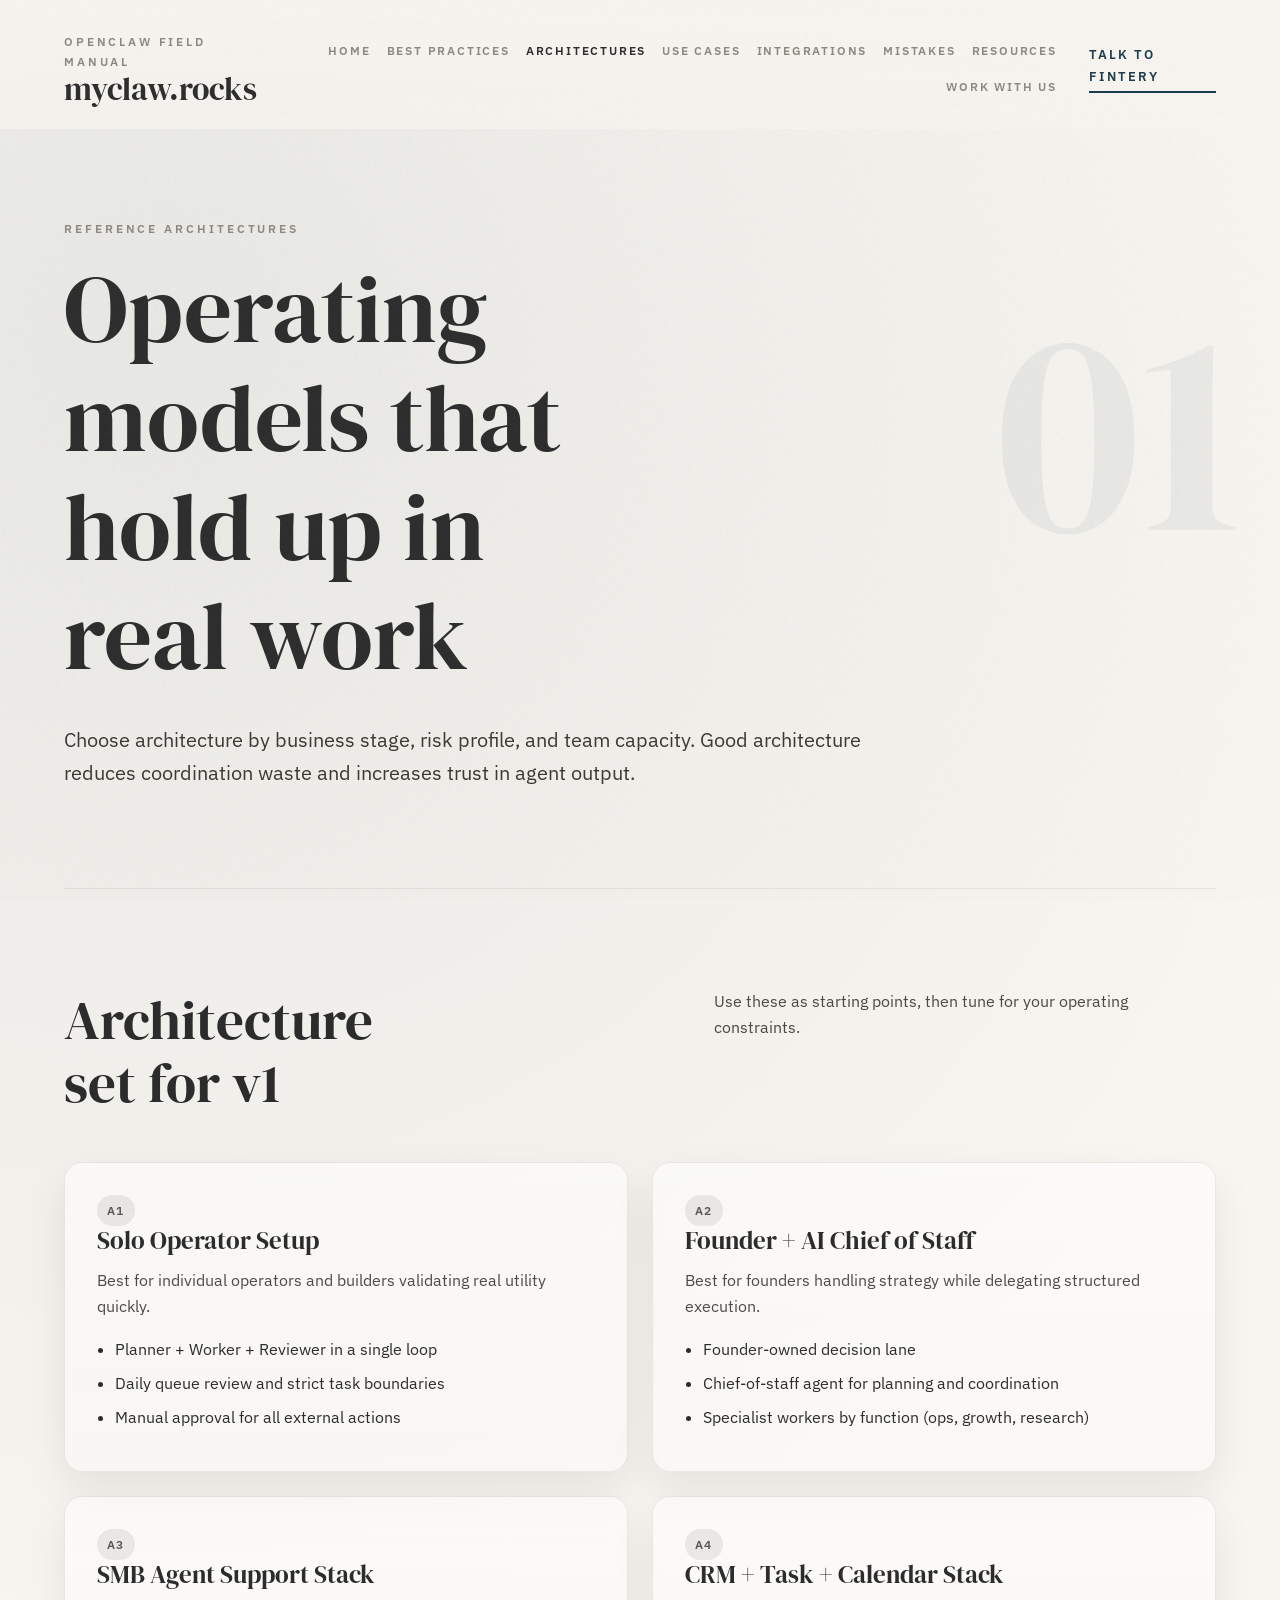
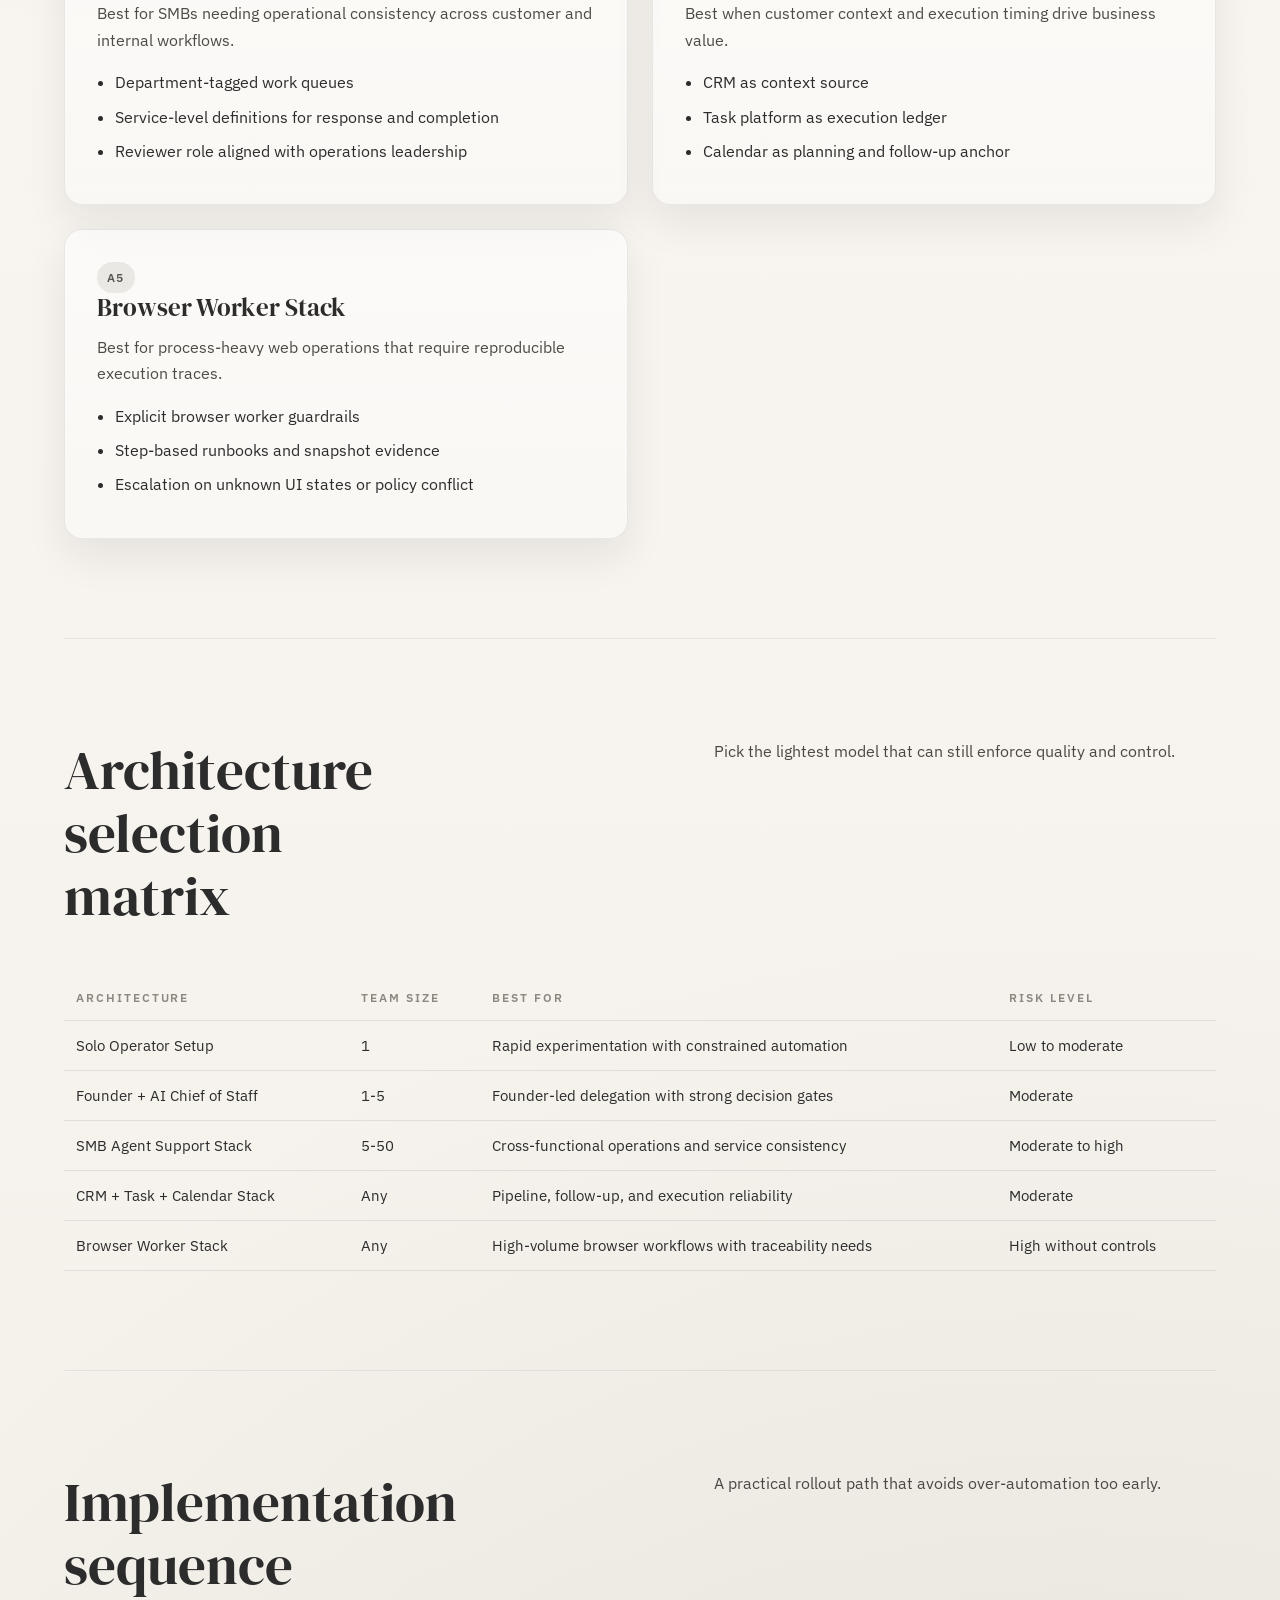
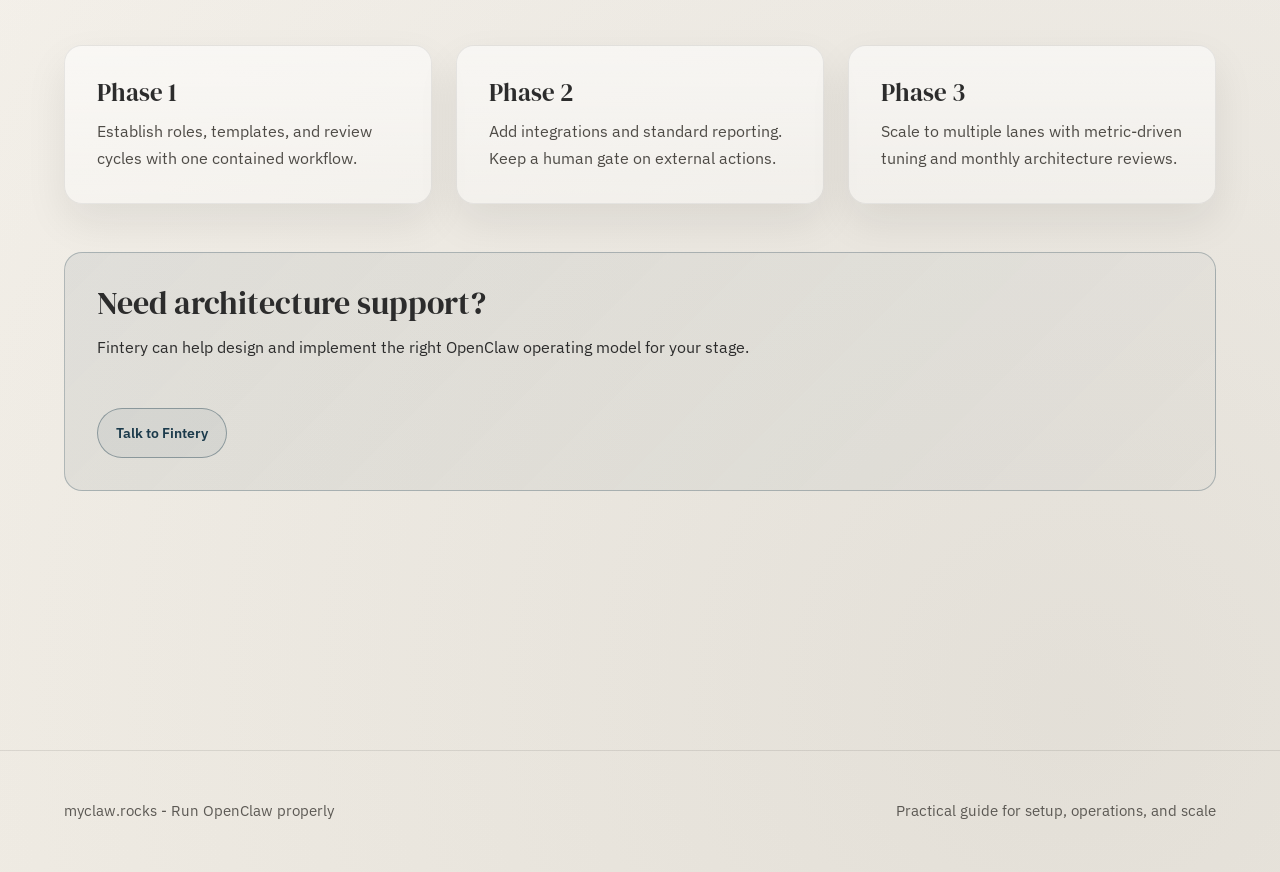
==== architectures.html @ b0730e92 "Build v1 myclaw.rocks field manual site" ====
<!doctype html>
<html lang="en">
  <head>
    <meta charset="UTF-8" />
    <meta name="viewport" content="width=device-width, initial-scale=1.0" />
    <title>Architectures | myclaw.rocks</title>
    <meta
      name="description"
      content="Reference operating architectures for OpenClaw from solo operators to SMB support stacks."
    />
    <link rel="stylesheet" href="assets/css/styles.css" />
  </head>
  <body>
    <div data-site-header></div>

    <main class="site-shell">
      <section class="hero reveal">
        <p class="kicker">Reference Architectures</p>
        <h1>Operating models that hold up in real work</h1>
        <p class="lede">
          Choose architecture by business stage, risk profile, and team capacity. Good architecture reduces coordination
          waste and increases trust in agent output.
        </p>
      </section>

      <section class="reveal">
        <div class="section-head">
          <h2 class="section-title">Architecture set for v1</h2>
          <p class="section-summary">Use these as starting points, then tune for your operating constraints.</p>
        </div>
        <div class="grid-2">
          <article class="stack-card">
            <span class="badge">A1</span>
            <h3>Solo Operator Setup</h3>
            <p>Best for individual operators and builders validating real utility quickly.</p>
            <ul class="bullet-list">
              <li>Planner + Worker + Reviewer in a single loop</li>
              <li>Daily queue review and strict task boundaries</li>
              <li>Manual approval for all external actions</li>
            </ul>
          </article>
          <article class="stack-card">
            <span class="badge">A2</span>
            <h3>Founder + AI Chief of Staff</h3>
            <p>Best for founders handling strategy while delegating structured execution.</p>
            <ul class="bullet-list">
              <li>Founder-owned decision lane</li>
              <li>Chief-of-staff agent for planning and coordination</li>
              <li>Specialist workers by function (ops, growth, research)</li>
            </ul>
          </article>
          <article class="stack-card">
            <span class="badge">A3</span>
            <h3>SMB Agent Support Stack</h3>
            <p>Best for SMBs needing operational consistency across customer and internal workflows.</p>
            <ul class="bullet-list">
              <li>Department-tagged work queues</li>
              <li>Service-level definitions for response and completion</li>
              <li>Reviewer role aligned with operations leadership</li>
            </ul>
          </article>
          <article class="stack-card">
            <span class="badge">A4</span>
            <h3>CRM + Task + Calendar Stack</h3>
            <p>Best when customer context and execution timing drive business value.</p>
            <ul class="bullet-list">
              <li>CRM as context source</li>
              <li>Task platform as execution ledger</li>
              <li>Calendar as planning and follow-up anchor</li>
            </ul>
          </article>
          <article class="stack-card">
            <span class="badge">A5</span>
            <h3>Browser Worker Stack</h3>
            <p>Best for process-heavy web operations that require reproducible execution traces.</p>
            <ul class="bullet-list">
              <li>Explicit browser worker guardrails</li>
              <li>Step-based runbooks and snapshot evidence</li>
              <li>Escalation on unknown UI states or policy conflict</li>
            </ul>
          </article>
        </div>
      </section>

      <section class="reveal">
        <div class="section-head">
          <h2 class="section-title">Architecture selection matrix</h2>
          <p class="section-summary">Pick the lightest model that can still enforce quality and control.</p>
        </div>
        <table class="matrix">
          <thead>
            <tr>
              <th>Architecture</th>
              <th>Team size</th>
              <th>Best for</th>
              <th>Risk level</th>
            </tr>
          </thead>
          <tbody>
            <tr>
              <td>Solo Operator Setup</td>
              <td>1</td>
              <td>Rapid experimentation with constrained automation</td>
              <td>Low to moderate</td>
            </tr>
            <tr>
              <td>Founder + AI Chief of Staff</td>
              <td>1-5</td>
              <td>Founder-led delegation with strong decision gates</td>
              <td>Moderate</td>
            </tr>
            <tr>
              <td>SMB Agent Support Stack</td>
              <td>5-50</td>
              <td>Cross-functional operations and service consistency</td>
              <td>Moderate to high</td>
            </tr>
            <tr>
              <td>CRM + Task + Calendar Stack</td>
              <td>Any</td>
              <td>Pipeline, follow-up, and execution reliability</td>
              <td>Moderate</td>
            </tr>
            <tr>
              <td>Browser Worker Stack</td>
              <td>Any</td>
              <td>High-volume browser workflows with traceability needs</td>
              <td>High without controls</td>
            </tr>
          </tbody>
        </table>
      </section>

      <section class="reveal">
        <div class="section-head">
          <h2 class="section-title">Implementation sequence</h2>
          <p class="section-summary">A practical rollout path that avoids over-automation too early.</p>
        </div>
        <div class="grid-3">
          <article class="card">
            <h3>Phase 1</h3>
            <p>Establish roles, templates, and review cycles with one contained workflow.</p>
          </article>
          <article class="card">
            <h3>Phase 2</h3>
            <p>Add integrations and standard reporting. Keep a human gate on external actions.</p>
          </article>
          <article class="card">
            <h3>Phase 3</h3>
            <p>Scale to multiple lanes with metric-driven tuning and monthly architecture reviews.</p>
          </article>
        </div>
        <div class="callout">
          <h3>Need architecture support?</h3>
          <p>Fintery can help design and implement the right OpenClaw operating model for your stage.</p>
          <div class="hero-actions">
            <a class="btn btn-primary" href="work-with-us.html">Talk to Fintery</a>
          </div>
        </div>
      </section>
    </main>

    <div data-site-footer></div>
    <script src="assets/js/site.js"></script>
  </body>
</html>
---- assets/css/styles.css ----
@import url('https://fonts.googleapis.com/css2?family=DM+Serif+Display:ital@0;1&family=IBM+Plex+Sans:wght@300;400;500;600;700&display=swap');

:root {
  --bone: #f7f4ef;
  --stone: #e8e4dc;
  --smoke: #8c8880;
  --graphite: #2c2c2c;
  --deep: #1a1714;
  --accent: #1b3a4b;
  --accent-mute: #dce5ea;
  --max: 1180px;
  --space-1: 4px;
  --space-2: 8px;
  --space-3: 12px;
  --space-4: 16px;
  --space-5: 24px;
  --space-6: 32px;
  --space-7: 48px;
  --space-8: 64px;
  --space-9: 96px;
  --radius: 18px;
  --shadow: 0 18px 42px rgba(28, 23, 20, 0.08);
  --ease-door: cubic-bezier(0.25, 0, 0, 1);
}

* {
  box-sizing: border-box;
}

html,
body {
  margin: 0;
  padding: 0;
}

body {
  font-family: 'IBM Plex Sans', 'Segoe UI', sans-serif;
  color: var(--graphite);
  background:
    radial-gradient(circle at 12% 8%, rgba(27, 58, 75, 0.08), transparent 34%),
    radial-gradient(circle at 84% 96%, rgba(140, 136, 128, 0.15), transparent 35%),
    linear-gradient(180deg, #faf7f2 0%, var(--bone) 55%, #f2eee6 100%);
  line-height: 1.65;
  min-height: 100vh;
  position: relative;
}

body::before {
  content: '';
  position: fixed;
  inset: 0;
  pointer-events: none;
  opacity: 0.035;
  background-image: url("data:image/svg+xml,%3Csvg viewBox='0 0 256 256' xmlns='http://www.w3.org/2000/svg'%3E%3Cfilter id='noise'%3E%3CfeTurbulence type='fractalNoise' baseFrequency='0.9' numOctaves='4' stitchTiles='stitch'/%3E%3C/filter%3E%3Crect width='100%25' height='100%25' filter='url(%23noise)' opacity='1'/%3E%3C/svg%3E");
  z-index: 20;
}

a {
  color: inherit;
  text-decoration: none;
}

.site-shell {
  width: min(100% - 10vw, var(--max));
  margin: 0 auto;
}

.site-header {
  padding: var(--space-6) 0 var(--space-5);
  position: sticky;
  top: 0;
  backdrop-filter: blur(8px);
  background: linear-gradient(to bottom, rgba(247, 244, 239, 0.93), rgba(247, 244, 239, 0.72));
  z-index: 10;
}

.header-inner {
  display: flex;
  align-items: center;
  justify-content: space-between;
  gap: var(--space-6);
}

.brand {
  display: inline-flex;
  flex-direction: column;
  gap: 2px;
}

.brand-mark {
  font-size: 0.74rem;
  text-transform: uppercase;
  letter-spacing: 0.24em;
  color: var(--smoke);
  font-weight: 600;
}

.brand-name {
  font-family: 'DM Serif Display', Georgia, serif;
  font-size: clamp(1.5rem, 3.2vw, 2rem);
  line-height: 1;
}

.nav-wrap {
  display: flex;
  align-items: center;
  gap: var(--space-6);
}

.nav-links {
  display: flex;
  flex-wrap: wrap;
  justify-content: flex-end;
  gap: var(--space-4);
}

.nav-link {
  font-size: 0.75rem;
  text-transform: uppercase;
  letter-spacing: 0.15em;
  color: var(--smoke);
  font-weight: 600;
  transition: color 200ms ease;
}

.nav-link:hover,
.nav-link[aria-current='page'] {
  color: var(--graphite);
}

.accent-link {
  color: var(--accent);
  font-size: 0.8rem;
  letter-spacing: 0.16em;
  text-transform: uppercase;
  font-weight: 600;
  border-bottom: 2px solid var(--accent);
  padding-bottom: 4px;
}

main {
  padding-bottom: var(--space-9);
}

section {
  padding: clamp(56px, 11vh, 108px) 0;
  border-top: 1px solid rgba(44, 44, 44, 0.08);
}

section:first-of-type {
  border-top: 0;
}

.hero {
  padding-top: clamp(40px, 10vh, 96px);
  min-height: 72vh;
  position: relative;
  border-top: 0;
}

.hero::after {
  content: '01';
  position: absolute;
  right: -2vw;
  top: 7vh;
  font-family: 'DM Serif Display', Georgia, serif;
  font-size: clamp(8rem, 24vw, 18rem);
  color: rgba(27, 58, 75, 0.06);
  pointer-events: none;
}

.kicker {
  margin: 0 0 var(--space-4);
  font-size: 0.76rem;
  letter-spacing: 0.24em;
  text-transform: uppercase;
  color: var(--smoke);
  font-weight: 600;
}

h1,
h2,
h3,
h4 {
  margin: 0;
  line-height: 1.15;
  font-weight: 400;
}

h1 {
  font-family: 'DM Serif Display', Georgia, serif;
  font-size: clamp(2.8rem, 7.4vw, 6.6rem);
  max-width: 11ch;
}

h1 em {
  font-style: italic;
}

.lede {
  margin: var(--space-6) 0 0;
  max-width: 70ch;
  font-size: clamp(1rem, 1.6vw, 1.25rem);
  color: #3a3732;
}

.hero-actions {
  margin-top: var(--space-7);
  display: flex;
  flex-wrap: wrap;
  gap: var(--space-4);
}

.btn {
  display: inline-flex;
  align-items: center;
  gap: var(--space-2);
  padding: 12px 18px;
  border-radius: 999px;
  border: 1px solid rgba(44, 44, 44, 0.2);
  font-weight: 600;
  font-size: 0.9rem;
  transition: all 220ms var(--ease-door);
}

.btn:hover {
  transform: translateY(-1px);
  border-color: rgba(44, 44, 44, 0.35);
}

.btn-primary {
  color: var(--accent);
  border-color: rgba(27, 58, 75, 0.4);
  background: rgba(27, 58, 75, 0.05);
}

.btn-secondary {
  background: rgba(255, 255, 255, 0.4);
}

.grid-2,
.grid-3,
.grid-4 {
  display: grid;
  gap: var(--space-5);
}

.grid-2 {
  grid-template-columns: repeat(2, minmax(0, 1fr));
}

.grid-3 {
  grid-template-columns: repeat(3, minmax(0, 1fr));
}

.grid-4 {
  grid-template-columns: repeat(4, minmax(0, 1fr));
}

.section-head {
  display: grid;
  grid-template-columns: minmax(0, 1.2fr) minmax(0, 1fr);
  gap: var(--space-7);
  margin-bottom: var(--space-7);
}

.section-title {
  font-family: 'DM Serif Display', Georgia, serif;
  font-size: clamp(2rem, 4.3vw, 3.8rem);
  max-width: 14ch;
}

.section-summary {
  margin: 0;
  color: #4b4843;
}

.card,
.data-card,
.stack-card,
.resource-card,
.service-card {
  background: linear-gradient(180deg, rgba(255, 255, 255, 0.55), rgba(255, 255, 255, 0.36));
  border: 1px solid rgba(44, 44, 44, 0.09);
  border-radius: var(--radius);
  padding: var(--space-6);
  box-shadow: var(--shadow);
}

.card h3,
.data-card h3,
.stack-card h3,
.resource-card h3,
.service-card h3 {
  font-family: 'DM Serif Display', Georgia, serif;
  font-size: 1.55rem;
  margin-bottom: var(--space-3);
}

.card p,
.data-card p,
.stack-card p,
.resource-card p,
.service-card p {
  margin: 0;
  color: #4e4b46;
}

.bullet-list,
.tight-list {
  margin: var(--space-4) 0 0;
  padding-left: 18px;
}

.bullet-list li,
.tight-list li {
  margin-bottom: var(--space-2);
}

.tight-list {
  margin-top: var(--space-3);
}

.pillar {
  border-left: 3px solid var(--accent);
  padding-left: var(--space-5);
  max-width: 76ch;
}

.principles {
  display: grid;
  grid-template-columns: repeat(2, minmax(0, 1fr));
  gap: var(--space-5);
}

.principle {
  padding: var(--space-5);
  border: 1px solid rgba(44, 44, 44, 0.1);
  border-radius: 14px;
  background: rgba(255, 255, 255, 0.48);
}

.principle h4 {
  font-size: 0.88rem;
  letter-spacing: 0.14em;
  text-transform: uppercase;
  color: var(--smoke);
  margin-bottom: var(--space-2);
  font-family: 'IBM Plex Sans', sans-serif;
  font-weight: 600;
}

.principle p {
  margin: 0;
}

.badge {
  display: inline-flex;
  align-items: center;
  padding: 6px 10px;
  border-radius: 999px;
  background: rgba(140, 136, 128, 0.16);
  color: #5a5752;
  font-size: 0.72rem;
  letter-spacing: 0.13em;
  text-transform: uppercase;
  font-weight: 600;
}

.mistake-grid {
  display: grid;
  grid-template-columns: repeat(2, minmax(0, 1fr));
  gap: var(--space-5);
}

.mistake {
  border: 1px solid rgba(44, 44, 44, 0.1);
  border-radius: 14px;
  padding: var(--space-5);
  background: rgba(255, 255, 255, 0.5);
}

.mistake h4 {
  margin-bottom: var(--space-3);
  font-family: 'DM Serif Display', Georgia, serif;
  font-size: 1.4rem;
}

.mistake strong {
  display: block;
  margin-bottom: var(--space-1);
}

.matrix {
  width: 100%;
  border-collapse: collapse;
  font-size: 0.95rem;
}

.matrix th,
.matrix td {
  text-align: left;
  padding: var(--space-3);
  border-bottom: 1px solid rgba(44, 44, 44, 0.1);
  vertical-align: top;
}

.matrix th {
  font-size: 0.76rem;
  letter-spacing: 0.16em;
  text-transform: uppercase;
  color: var(--smoke);
  font-weight: 600;
}

.callout {
  margin-top: var(--space-7);
  padding: var(--space-6);
  border-radius: var(--radius);
  border: 1px solid rgba(27, 58, 75, 0.28);
  background: linear-gradient(135deg, rgba(27, 58, 75, 0.08), rgba(27, 58, 75, 0.02));
}

.callout h3 {
  font-family: 'DM Serif Display', Georgia, serif;
  font-size: 2rem;
  margin-bottom: var(--space-3);
}

.callout p {
  margin: 0;
  max-width: 70ch;
}

.template-link {
  display: flex;
  align-items: baseline;
  justify-content: space-between;
  gap: var(--space-4);
  padding: var(--space-4) 0;
  border-bottom: 1px dashed rgba(44, 44, 44, 0.18);
}

.template-link:last-child {
  border-bottom: 0;
}

.template-link span {
  color: #615e59;
  font-size: 0.92rem;
}

details {
  border: 1px solid rgba(44, 44, 44, 0.11);
  border-radius: 12px;
  padding: var(--space-4) var(--space-5);
  background: rgba(255, 255, 255, 0.5);
}

details + details {
  margin-top: var(--space-3);
}

summary {
  cursor: pointer;
  font-weight: 600;
}

.footer {
  border-top: 1px solid rgba(44, 44, 44, 0.11);
  padding: var(--space-7) 0;
  margin-top: var(--space-8);
}

.footer-inner {
  display: flex;
  flex-wrap: wrap;
  justify-content: space-between;
  gap: var(--space-4);
  color: #5c5954;
  font-size: 0.93rem;
}

.reveal {
  opacity: 0;
  transform: translateY(20px);
  transition: opacity 800ms var(--ease-door), transform 800ms var(--ease-door);
}

.reveal.in {
  opacity: 1;
  transform: translateY(0);
}

@media (max-width: 1080px) {
  .grid-4 {
    grid-template-columns: repeat(2, minmax(0, 1fr));
  }

  .grid-3 {
    grid-template-columns: repeat(2, minmax(0, 1fr));
  }

  .section-head,
  .grid-2,
  .mistake-grid,
  .principles {
    grid-template-columns: 1fr;
  }

  .hero::after {
    right: 0;
  }
}

@media (max-width: 760px) {
  .site-shell {
    width: min(100% - 8vw, var(--max));
  }

  .site-header {
    padding-top: var(--space-5);
  }

  .header-inner {
    flex-direction: column;
    align-items: flex-start;
    gap: var(--space-4);
  }

  .nav-wrap {
    flex-direction: column;
    align-items: flex-start;
    gap: var(--space-3);
  }

  .nav-links {
    justify-content: flex-start;
  }

  .hero {
    min-height: 0;
  }

  .hero::after {
    top: 0;
    font-size: clamp(6rem, 35vw, 12rem);
  }

  .grid-3,
  .grid-4 {
    grid-template-columns: 1fr;
  }

  .btn {
    width: 100%;
    justify-content: center;
  }
}
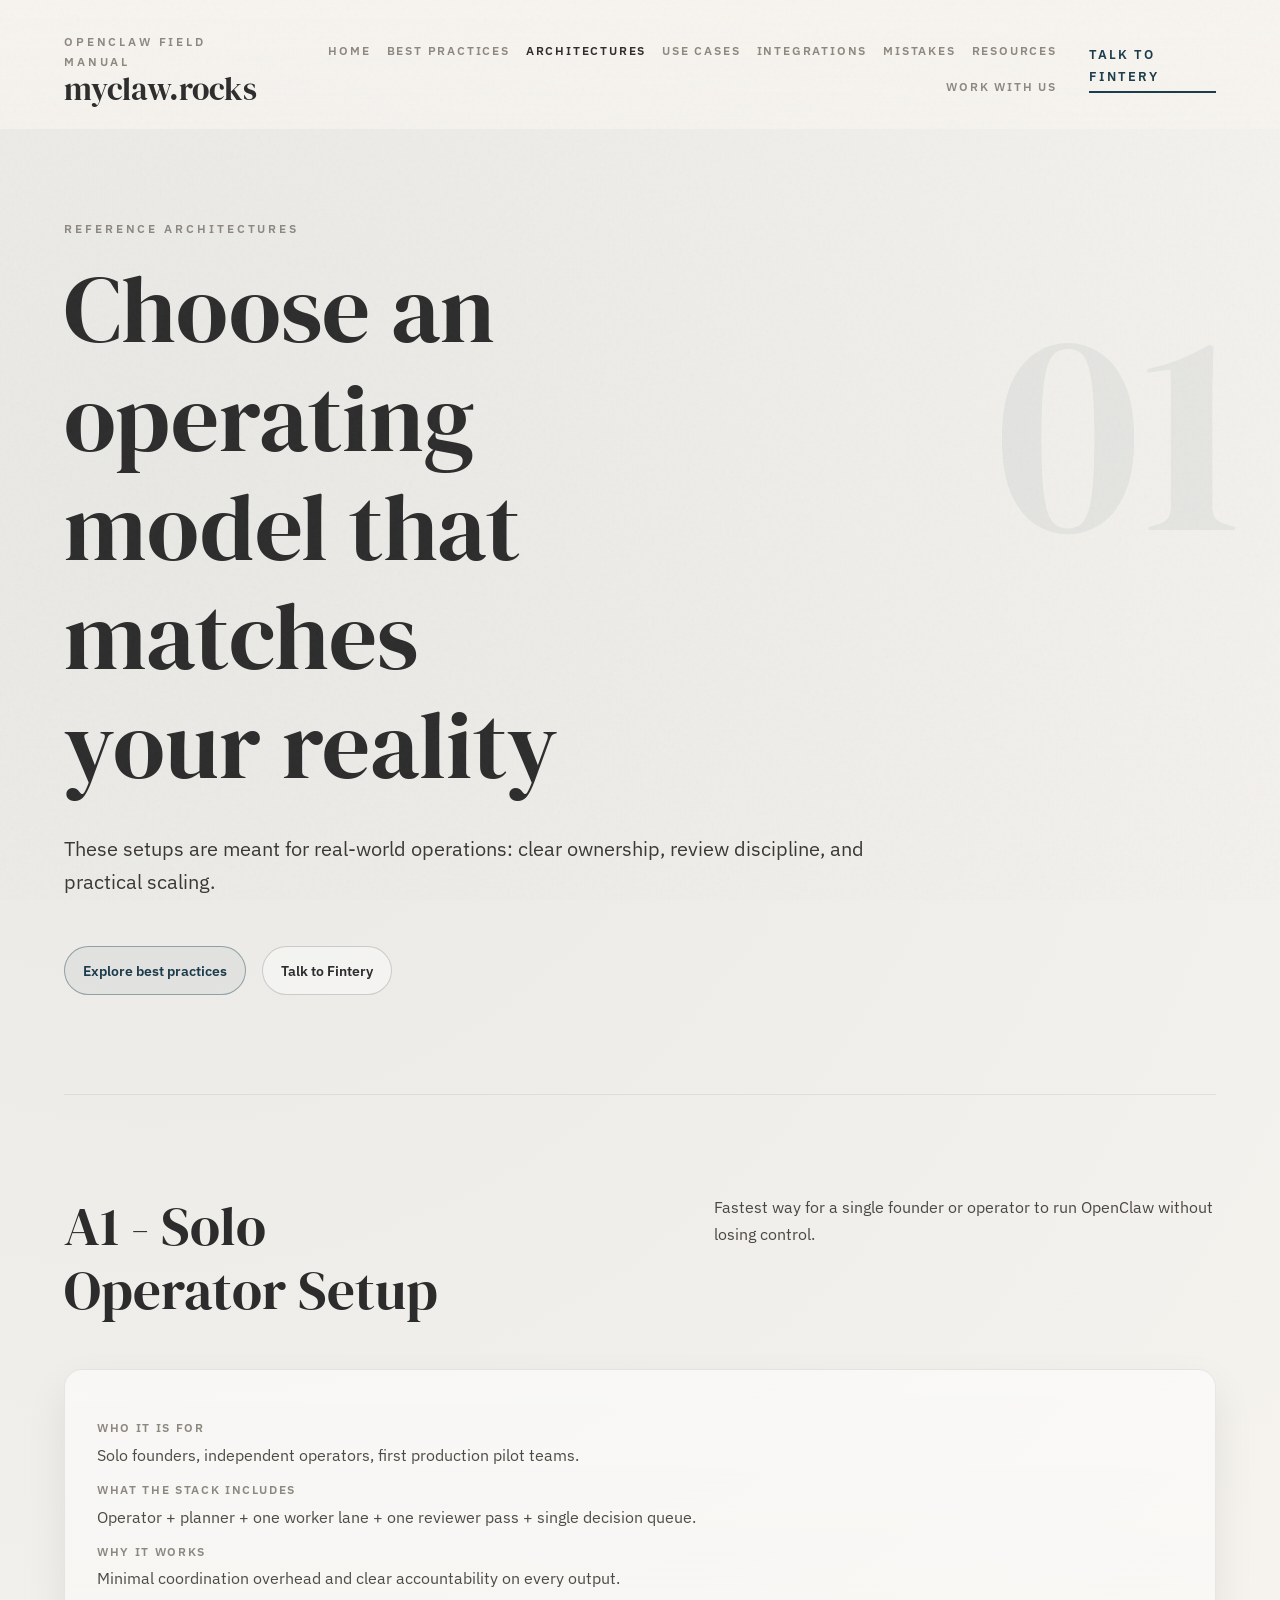
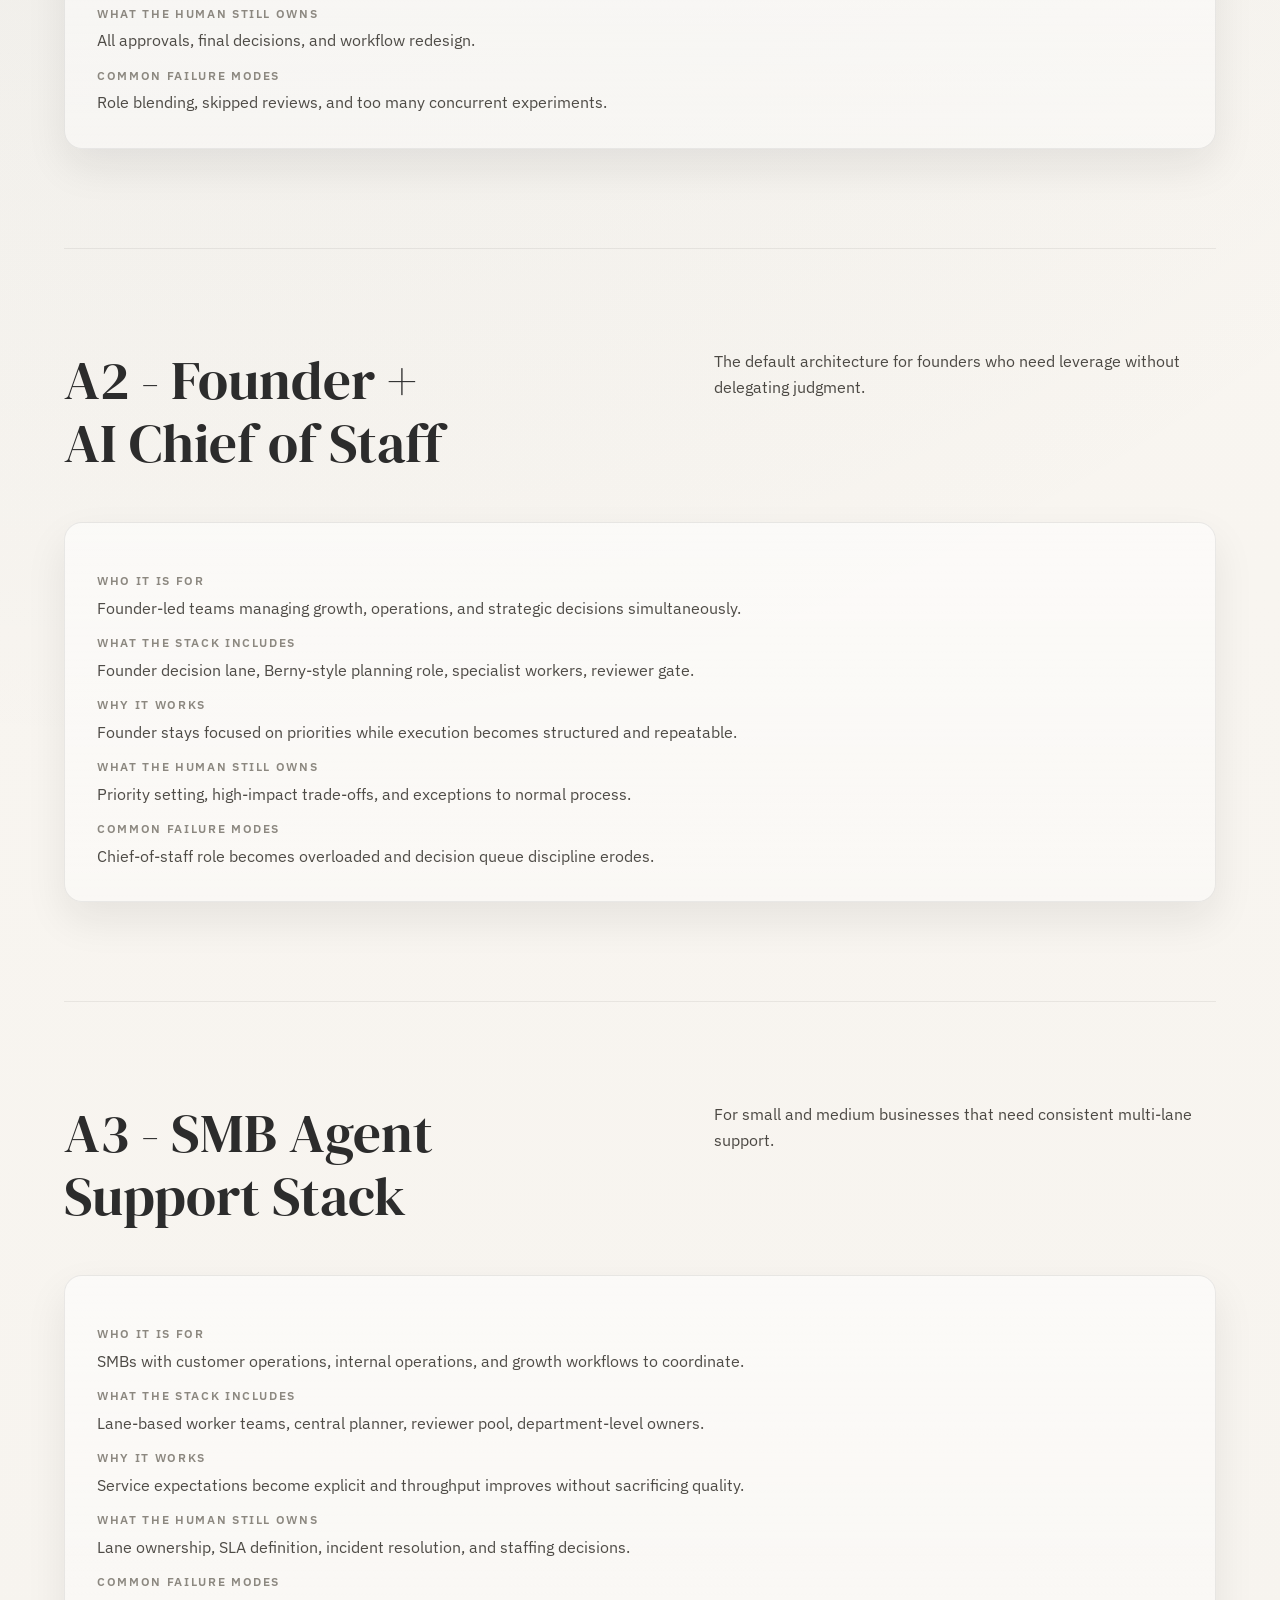
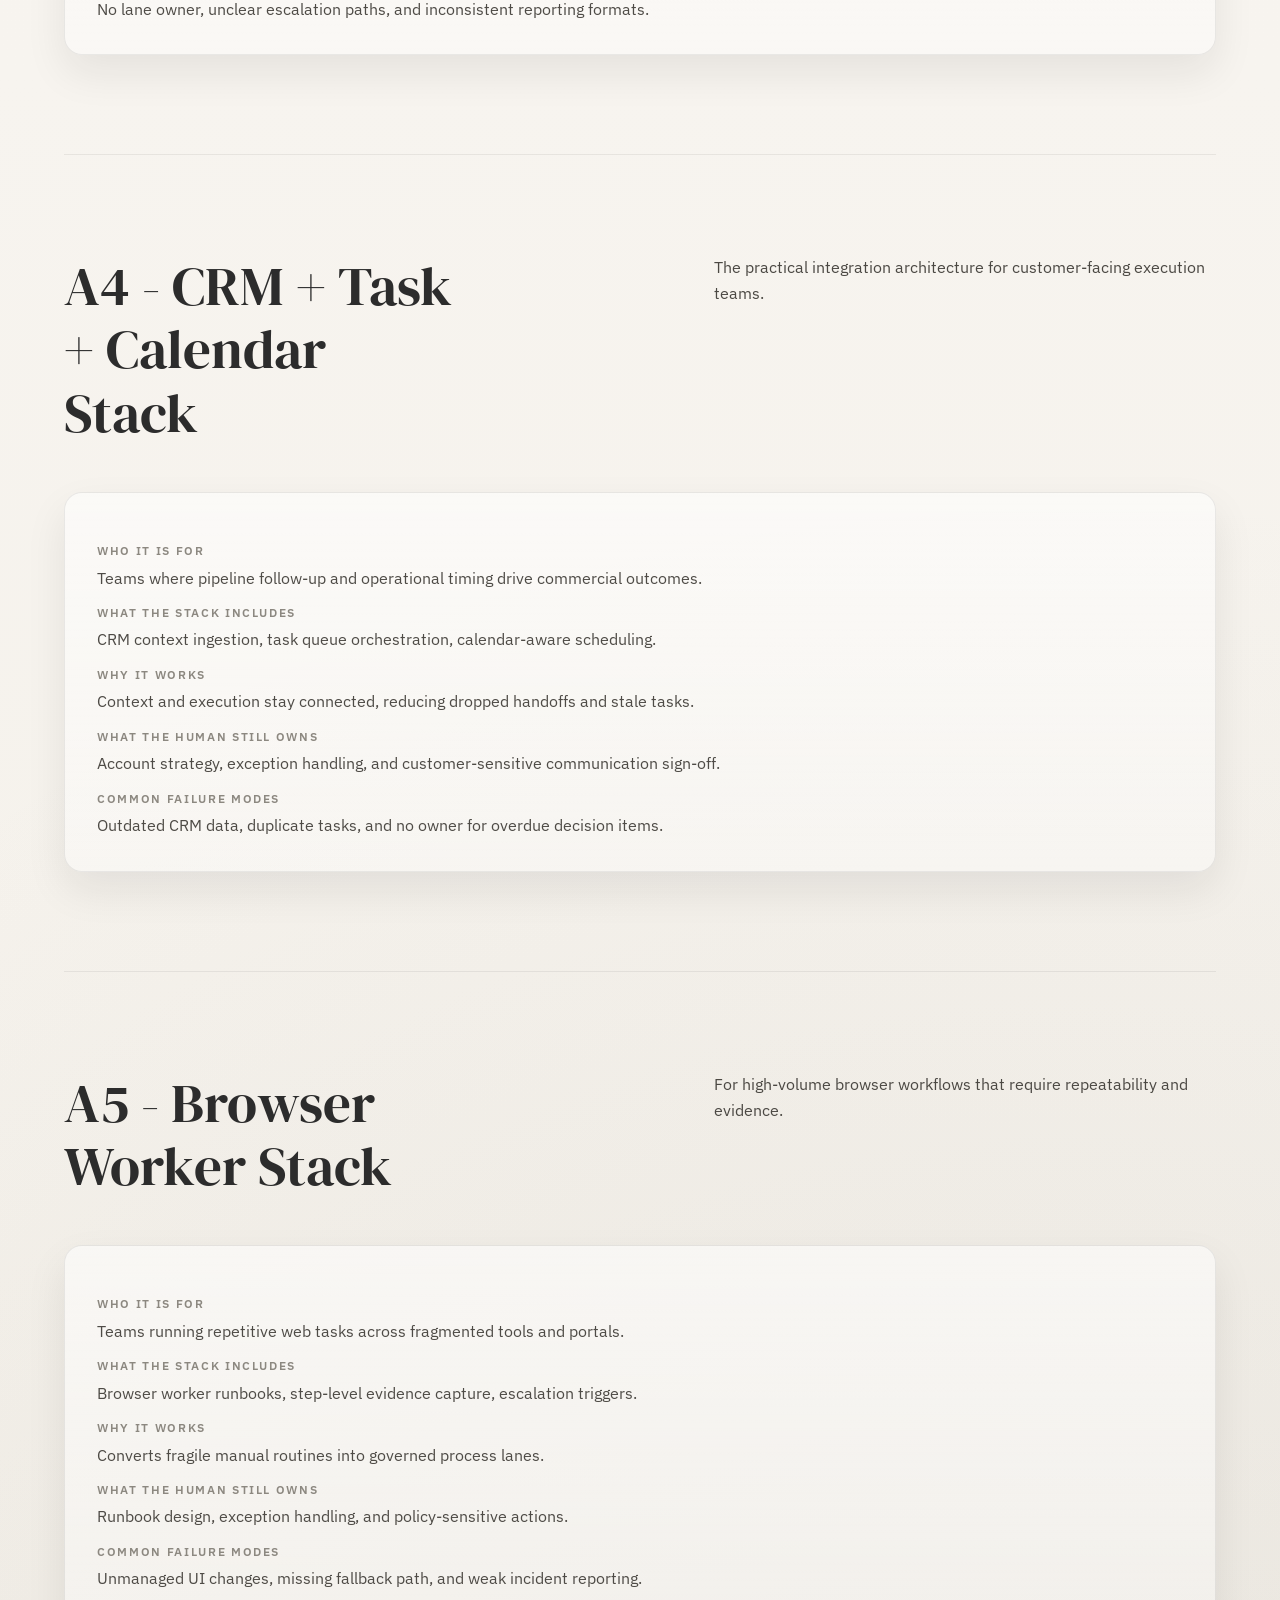
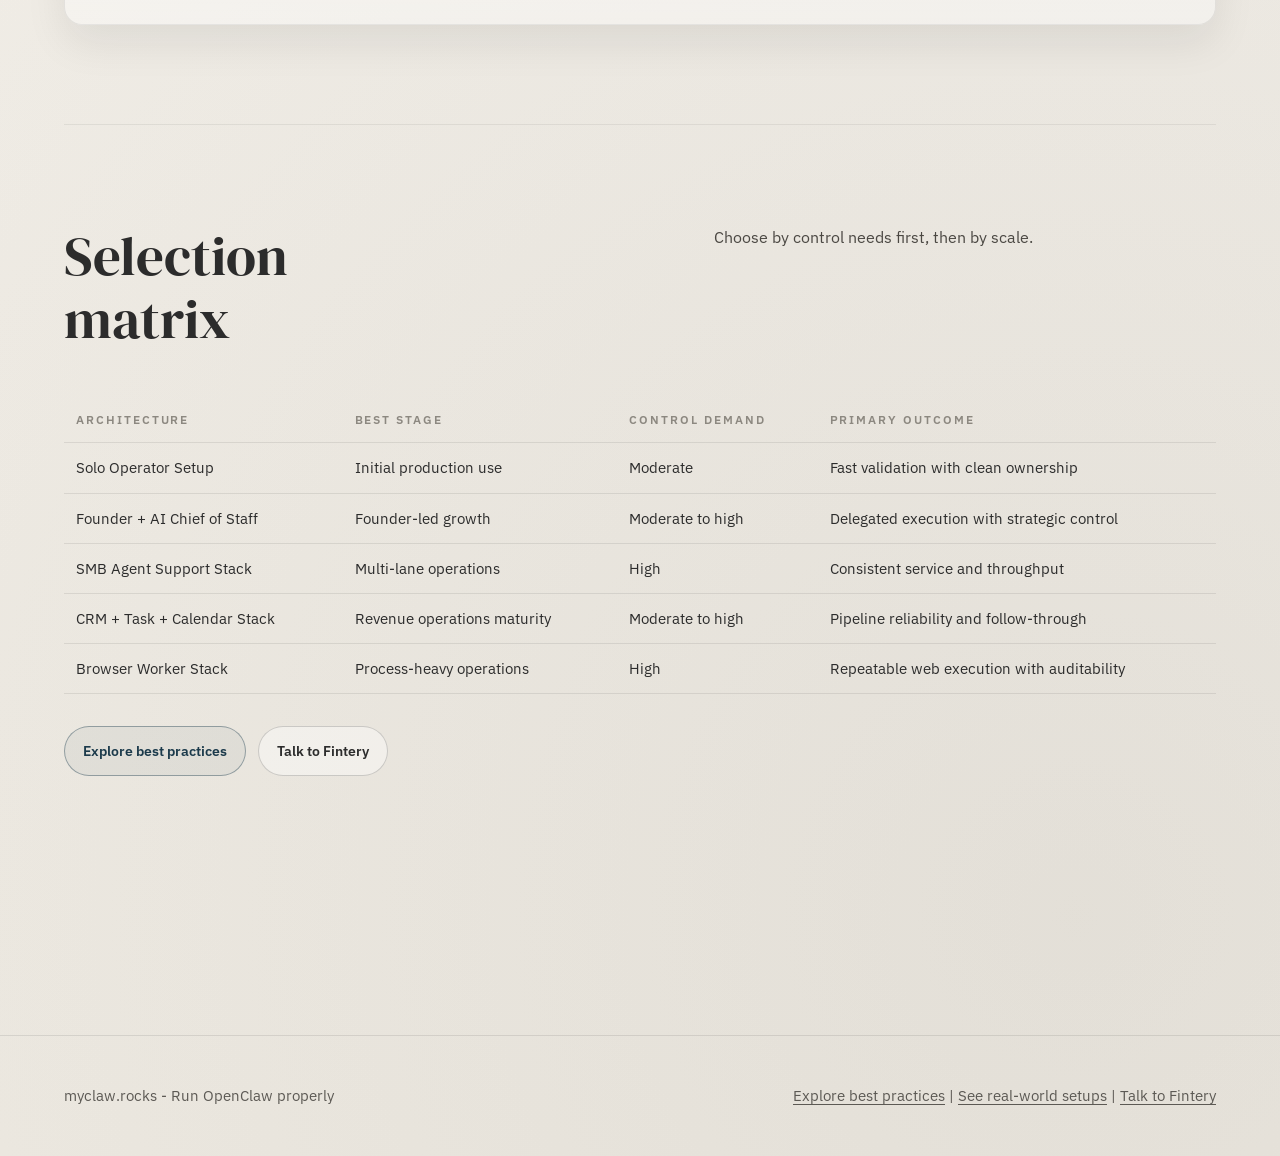
==== commit 55ac59df: "Deepen authority content across core v1 pages" ====
--- a/architectures.html
+++ b/architectures.html
@@ -6,7 +6,7 @@
     <title>Architectures | myclaw.rocks</title>
     <meta
       name="description"
-      content="Reference operating architectures for OpenClaw from solo operators to SMB support stacks."
+      content="Reference OpenClaw architectures with practical guidance on stack design, ownership, and failure modes."
     />
     <link rel="stylesheet" href="assets/css/styles.css" />
   </head>
@@ -16,146 +16,146 @@
     <main class="site-shell">
       <section class="hero reveal">
         <p class="kicker">Reference Architectures</p>
-        <h1>Operating models that hold up in real work</h1>
+        <h1>Choose an operating model that matches your reality</h1>
         <p class="lede">
-          Choose architecture by business stage, risk profile, and team capacity. Good architecture reduces coordination
-          waste and increases trust in agent output.
+          These setups are meant for real-world operations: clear ownership, review discipline, and practical scaling.
         </p>
-      </section>
-
-      <section class="reveal">
-        <div class="section-head">
-          <h2 class="section-title">Architecture set for v1</h2>
-          <p class="section-summary">Use these as starting points, then tune for your operating constraints.</p>
-        </div>
-        <div class="grid-2">
-          <article class="stack-card">
-            <span class="badge">A1</span>
-            <h3>Solo Operator Setup</h3>
-            <p>Best for individual operators and builders validating real utility quickly.</p>
-            <ul class="bullet-list">
-              <li>Planner + Worker + Reviewer in a single loop</li>
-              <li>Daily queue review and strict task boundaries</li>
-              <li>Manual approval for all external actions</li>
-            </ul>
-          </article>
-          <article class="stack-card">
-            <span class="badge">A2</span>
-            <h3>Founder + AI Chief of Staff</h3>
-            <p>Best for founders handling strategy while delegating structured execution.</p>
-            <ul class="bullet-list">
-              <li>Founder-owned decision lane</li>
-              <li>Chief-of-staff agent for planning and coordination</li>
-              <li>Specialist workers by function (ops, growth, research)</li>
-            </ul>
-          </article>
-          <article class="stack-card">
-            <span class="badge">A3</span>
-            <h3>SMB Agent Support Stack</h3>
-            <p>Best for SMBs needing operational consistency across customer and internal workflows.</p>
-            <ul class="bullet-list">
-              <li>Department-tagged work queues</li>
-              <li>Service-level definitions for response and completion</li>
-              <li>Reviewer role aligned with operations leadership</li>
-            </ul>
-          </article>
-          <article class="stack-card">
-            <span class="badge">A4</span>
-            <h3>CRM + Task + Calendar Stack</h3>
-            <p>Best when customer context and execution timing drive business value.</p>
-            <ul class="bullet-list">
-              <li>CRM as context source</li>
-              <li>Task platform as execution ledger</li>
-              <li>Calendar as planning and follow-up anchor</li>
-            </ul>
-          </article>
-          <article class="stack-card">
-            <span class="badge">A5</span>
-            <h3>Browser Worker Stack</h3>
-            <p>Best for process-heavy web operations that require reproducible execution traces.</p>
-            <ul class="bullet-list">
-              <li>Explicit browser worker guardrails</li>
-              <li>Step-based runbooks and snapshot evidence</li>
-              <li>Escalation on unknown UI states or policy conflict</li>
-            </ul>
-          </article>
+        <div class="hero-actions">
+          <a class="btn btn-primary" href="best-practices.html">Explore best practices</a>
+          <a class="btn btn-secondary" href="work-with-us.html">Talk to Fintery</a>
         </div>
       </section>
 
       <section class="reveal">
         <div class="section-head">
-          <h2 class="section-title">Architecture selection matrix</h2>
-          <p class="section-summary">Pick the lightest model that can still enforce quality and control.</p>
+          <h2 class="section-title">A1 - Solo Operator Setup</h2>
+          <p class="section-summary">Fastest way for a single founder or operator to run OpenClaw without losing control.</p>
+        </div>
+        <article class="stack-card">
+          <div class="architecture-detail">
+            <p><span class="label">Who it is for</span>Solo founders, independent operators, first production pilot teams.</p>
+            <p><span class="label">What the stack includes</span>Operator + planner + one worker lane + one reviewer pass + single decision queue.</p>
+            <p><span class="label">Why it works</span>Minimal coordination overhead and clear accountability on every output.</p>
+            <p><span class="label">What the human still owns</span>All approvals, final decisions, and workflow redesign.</p>
+            <p><span class="label">Common failure modes</span>Role blending, skipped reviews, and too many concurrent experiments.</p>
+          </div>
+        </article>
+      </section>
+
+      <section class="reveal">
+        <div class="section-head">
+          <h2 class="section-title">A2 - Founder + AI Chief of Staff</h2>
+          <p class="section-summary">The default architecture for founders who need leverage without delegating judgment.</p>
+        </div>
+        <article class="stack-card">
+          <div class="architecture-detail">
+            <p><span class="label">Who it is for</span>Founder-led teams managing growth, operations, and strategic decisions simultaneously.</p>
+            <p><span class="label">What the stack includes</span>Founder decision lane, Berny-style planning role, specialist workers, reviewer gate.</p>
+            <p><span class="label">Why it works</span>Founder stays focused on priorities while execution becomes structured and repeatable.</p>
+            <p><span class="label">What the human still owns</span>Priority setting, high-impact trade-offs, and exceptions to normal process.</p>
+            <p><span class="label">Common failure modes</span>Chief-of-staff role becomes overloaded and decision queue discipline erodes.</p>
+          </div>
+        </article>
+      </section>
+
+      <section class="reveal">
+        <div class="section-head">
+          <h2 class="section-title">A3 - SMB Agent Support Stack</h2>
+          <p class="section-summary">For small and medium businesses that need consistent multi-lane support.</p>
+        </div>
+        <article class="stack-card">
+          <div class="architecture-detail">
+            <p><span class="label">Who it is for</span>SMBs with customer operations, internal operations, and growth workflows to coordinate.</p>
+            <p><span class="label">What the stack includes</span>Lane-based worker teams, central planner, reviewer pool, department-level owners.</p>
+            <p><span class="label">Why it works</span>Service expectations become explicit and throughput improves without sacrificing quality.</p>
+            <p><span class="label">What the human still owns</span>Lane ownership, SLA definition, incident resolution, and staffing decisions.</p>
+            <p><span class="label">Common failure modes</span>No lane owner, unclear escalation paths, and inconsistent reporting formats.</p>
+          </div>
+        </article>
+      </section>
+
+      <section class="reveal">
+        <div class="section-head">
+          <h2 class="section-title">A4 - CRM + Task + Calendar Stack</h2>
+          <p class="section-summary">The practical integration architecture for customer-facing execution teams.</p>
+        </div>
+        <article class="stack-card">
+          <div class="architecture-detail">
+            <p><span class="label">Who it is for</span>Teams where pipeline follow-up and operational timing drive commercial outcomes.</p>
+            <p><span class="label">What the stack includes</span>CRM context ingestion, task queue orchestration, calendar-aware scheduling.</p>
+            <p><span class="label">Why it works</span>Context and execution stay connected, reducing dropped handoffs and stale tasks.</p>
+            <p><span class="label">What the human still owns</span>Account strategy, exception handling, and customer-sensitive communication sign-off.</p>
+            <p><span class="label">Common failure modes</span>Outdated CRM data, duplicate tasks, and no owner for overdue decision items.</p>
+          </div>
+        </article>
+      </section>
+
+      <section class="reveal">
+        <div class="section-head">
+          <h2 class="section-title">A5 - Browser Worker Stack</h2>
+          <p class="section-summary">For high-volume browser workflows that require repeatability and evidence.</p>
+        </div>
+        <article class="stack-card">
+          <div class="architecture-detail">
+            <p><span class="label">Who it is for</span>Teams running repetitive web tasks across fragmented tools and portals.</p>
+            <p><span class="label">What the stack includes</span>Browser worker runbooks, step-level evidence capture, escalation triggers.</p>
+            <p><span class="label">Why it works</span>Converts fragile manual routines into governed process lanes.</p>
+            <p><span class="label">What the human still owns</span>Runbook design, exception handling, and policy-sensitive actions.</p>
+            <p><span class="label">Common failure modes</span>Unmanaged UI changes, missing fallback path, and weak incident reporting.</p>
+          </div>
+        </article>
+      </section>
+
+      <section class="reveal">
+        <div class="section-head">
+          <h2 class="section-title">Selection matrix</h2>
+          <p class="section-summary">Choose by control needs first, then by scale.</p>
         </div>
         <table class="matrix">
           <thead>
             <tr>
               <th>Architecture</th>
-              <th>Team size</th>
-              <th>Best for</th>
-              <th>Risk level</th>
+              <th>Best stage</th>
+              <th>Control demand</th>
+              <th>Primary outcome</th>
             </tr>
           </thead>
           <tbody>
             <tr>
               <td>Solo Operator Setup</td>
-              <td>1</td>
-              <td>Rapid experimentation with constrained automation</td>
-              <td>Low to moderate</td>
+              <td>Initial production use</td>
+              <td>Moderate</td>
+              <td>Fast validation with clean ownership</td>
             </tr>
             <tr>
               <td>Founder + AI Chief of Staff</td>
-              <td>1-5</td>
-              <td>Founder-led delegation with strong decision gates</td>
-              <td>Moderate</td>
+              <td>Founder-led growth</td>
+              <td>Moderate to high</td>
+              <td>Delegated execution with strategic control</td>
             </tr>
             <tr>
               <td>SMB Agent Support Stack</td>
-              <td>5-50</td>
-              <td>Cross-functional operations and service consistency</td>
-              <td>Moderate to high</td>
+              <td>Multi-lane operations</td>
+              <td>High</td>
+              <td>Consistent service and throughput</td>
             </tr>
             <tr>
               <td>CRM + Task + Calendar Stack</td>
-              <td>Any</td>
-              <td>Pipeline, follow-up, and execution reliability</td>
-              <td>Moderate</td>
+              <td>Revenue operations maturity</td>
+              <td>Moderate to high</td>
+              <td>Pipeline reliability and follow-through</td>
             </tr>
             <tr>
               <td>Browser Worker Stack</td>
-              <td>Any</td>
-              <td>High-volume browser workflows with traceability needs</td>
-              <td>High without controls</td>
+              <td>Process-heavy operations</td>
+              <td>High</td>
+              <td>Repeatable web execution with auditability</td>
             </tr>
           </tbody>
         </table>
-      </section>
-
-      <section class="reveal">
-        <div class="section-head">
-          <h2 class="section-title">Implementation sequence</h2>
-          <p class="section-summary">A practical rollout path that avoids over-automation too early.</p>
-        </div>
-        <div class="grid-3">
-          <article class="card">
-            <h3>Phase 1</h3>
-            <p>Establish roles, templates, and review cycles with one contained workflow.</p>
-          </article>
-          <article class="card">
-            <h3>Phase 2</h3>
-            <p>Add integrations and standard reporting. Keep a human gate on external actions.</p>
-          </article>
-          <article class="card">
-            <h3>Phase 3</h3>
-            <p>Scale to multiple lanes with metric-driven tuning and monthly architecture reviews.</p>
-          </article>
-        </div>
-        <div class="callout">
-          <h3>Need architecture support?</h3>
-          <p>Fintery can help design and implement the right OpenClaw operating model for your stage.</p>
-          <div class="hero-actions">
-            <a class="btn btn-primary" href="work-with-us.html">Talk to Fintery</a>
-          </div>
+        <div class="cta-strip">
+          <a class="btn btn-primary" href="best-practices.html">Explore best practices</a>
+          <a class="btn btn-secondary" href="work-with-us.html">Talk to Fintery</a>
         </div>
       </section>
     </main>
--- a/assets/css/styles.css
+++ b/assets/css/styles.css
@@ -432,6 +432,90 @@
   max-width: 70ch;
 }
 
+.cta-strip {
+  margin-top: var(--space-6);
+  display: flex;
+  flex-wrap: wrap;
+  gap: var(--space-3);
+}
+
+.flow-board {
+  margin-top: var(--space-6);
+  border: 1px solid rgba(44, 44, 44, 0.12);
+  border-radius: var(--radius);
+  padding: var(--space-6);
+  background: linear-gradient(180deg, rgba(255, 255, 255, 0.62), rgba(255, 255, 255, 0.36));
+  box-shadow: var(--shadow);
+}
+
+.flow-grid {
+  display: grid;
+  grid-template-columns: repeat(3, minmax(0, 1fr));
+  gap: var(--space-4);
+}
+
+.flow-node {
+  border: 1px solid rgba(44, 44, 44, 0.1);
+  border-radius: 14px;
+  padding: var(--space-4);
+  background: rgba(255, 255, 255, 0.7);
+}
+
+.flow-node strong {
+  display: block;
+  margin-bottom: var(--space-2);
+  font-family: 'DM Serif Display', Georgia, serif;
+  font-size: 1.2rem;
+  font-weight: 400;
+}
+
+.flow-node p {
+  margin: 0;
+  color: #504d48;
+  font-size: 0.95rem;
+}
+
+.flow-caption {
+  margin: var(--space-4) 0 0;
+  color: #5b5752;
+}
+
+.op-list {
+  margin: var(--space-3) 0 0;
+  padding-left: 18px;
+}
+
+.op-list li + li {
+  margin-top: var(--space-2);
+}
+
+.architecture-detail {
+  display: grid;
+  grid-template-columns: 1fr;
+  gap: var(--space-3);
+  margin-top: var(--space-4);
+}
+
+.architecture-detail p {
+  margin: 0;
+}
+
+.label {
+  font-size: 0.74rem;
+  letter-spacing: 0.14em;
+  text-transform: uppercase;
+  color: var(--smoke);
+  font-weight: 600;
+  display: block;
+  margin-bottom: 4px;
+}
+
+.footer-inner a {
+  color: inherit;
+  text-decoration: underline;
+  text-underline-offset: 3px;
+}
+
 .template-link {
   display: flex;
   align-items: baseline;
@@ -552,6 +636,10 @@
     grid-template-columns: 1fr;
   }
 
+  .flow-grid {
+    grid-template-columns: 1fr;
+  }
+
   .btn {
     width: 100%;
     justify-content: center;
